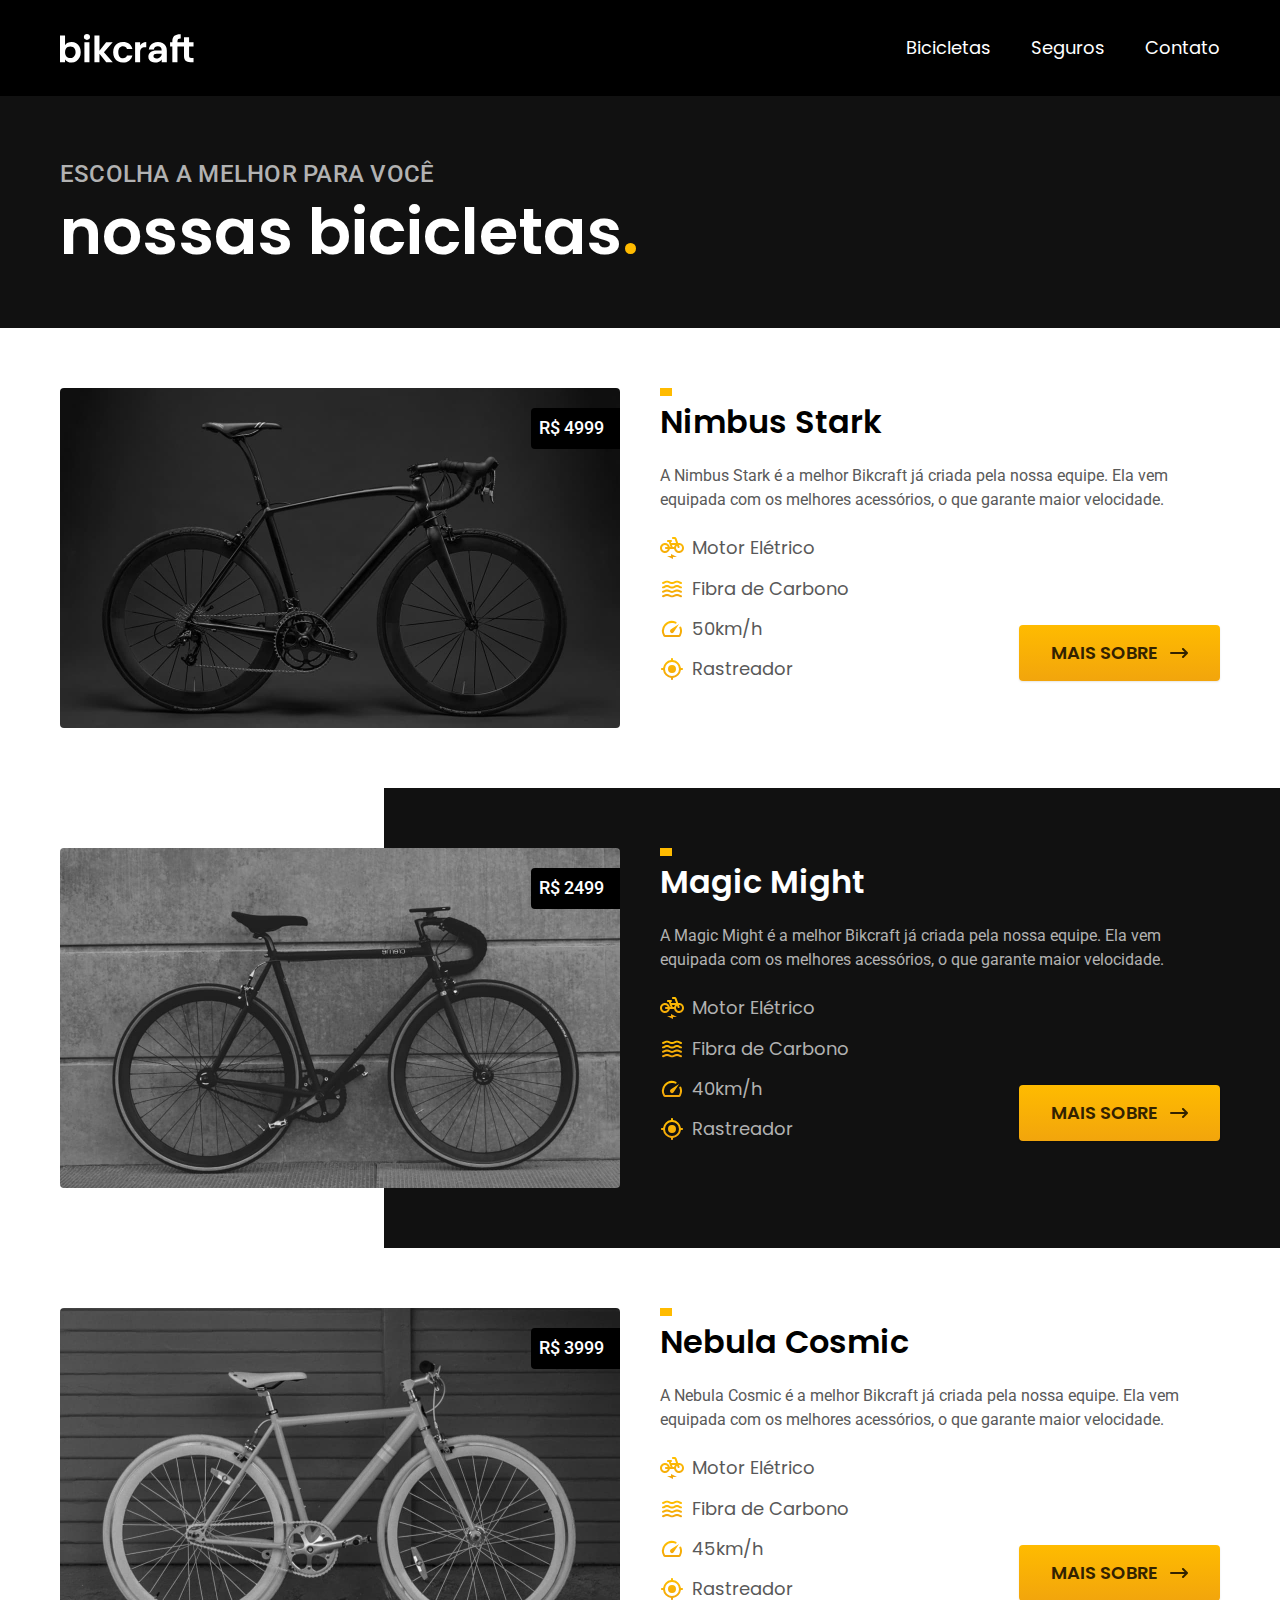
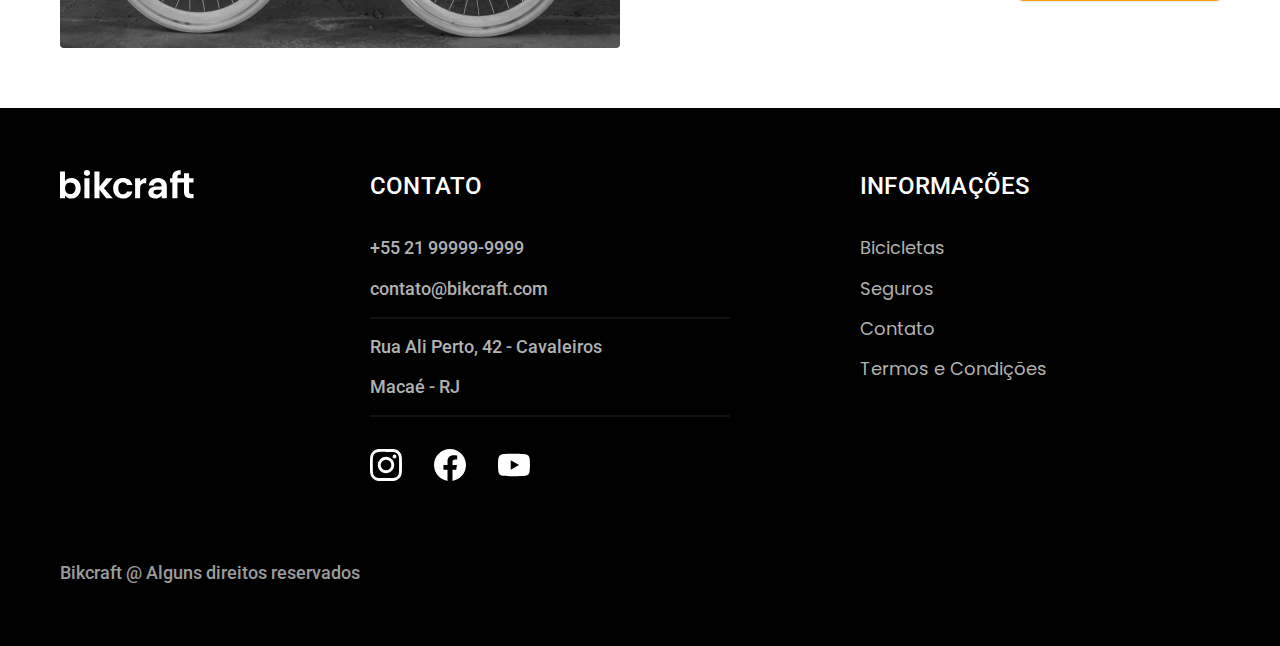
==== bicicletas.html @ 02399da0 "termos e bicicletas" ====
<!DOCTYPE html>
<html lang="pt-br">
<head>
  <meta charset="UTF-8">
  <meta name="viewport" content="width=device-width, initial-scale=1.0">
  <meta name="description" content="Termos e Condições
  ">
  <title>Termos e Condições | Bikcraft</title>
  <link rel="stylesheet" href="./css/style.css">
  <link rel="preconnect" href="https://fonts.googleapis.com">
<link rel="preconnect" href="https://fonts.gstatic.com" crossorigin>
<link href="https://fonts.googleapis.com/css2?family=Roboto:ital,wght@0,100;0,300;0,400;0,500;0,700;0,900;1,100;1,300;1,400;1,500;1,700;1,900&display=swap" rel="stylesheet">
<link href="https://fonts.googleapis.com/css2?family=Poppins:ital,wght@0,100;0,200;0,300;0,400;0,500;0,600;0,700;0,800;0,900;1,100;1,200;1,300;1,400;1,500;1,600;1,700;1,800;1,900&display=swap" rel="stylesheet">
<link href="https://fonts.googleapis.com/css2?family=Merriweather:ital,wght@1,900&display=swap" rel="stylesheet">
</head>

<body id="bicicletas">
  <header class="header-bg">
    <div class="header container">
      <a href="./">
        <img src="./img/bikcraft.svg" alt="Bikcraft">
      </a>

    <nav aria-label="primaria">
      <ul class="header-menu font-1-m cor-branco">
        <li><a href="./bicicletas.html">Bicicletas</a></li>
        <li><a href="./seguros.html">Seguros</a></li>
        <li><a href="./contato.html">Contato</a></li>
      </ul>
    </nav>
  </div>
  </header>

  <main>
    <div class="titulo-bg">
      <div class="titulo container">
        <p class="font-2-l-b cor-5">Escolha a melhor para você</p>
        <h1 class="font-1-xxl cor-0">nossas bicicletas<span class="cor-p1">.</span></h1>
      </div>
    </div>

      <div class="bicicletas container">
        <div class="bicicletas-imagem">
          <img src="./img/bicicletas/nimbus.jpg" alt="Bicicleta Preta">
          <span class="font-2-m cor-0">R$ 4999</span>
        </div>
        <div class="bicicletas-conteudo">
          <h2 class="font-1-xl">Nimbus Stark</h2>
          <p class="font-2-s cor-8">A Nimbus Stark é a melhor Bikcraft já criada pela nossa equipe. Ela vem equipada com os melhores acessórios, o que garante maior velocidade.
          </p>
          <ul class="font-1-m cor-8">
            <li>
              <img src="./img/icones/eletrica.svg" alt="">
              Motor Elétrico
            </li>
            <li>
              <img src="./img/icones/carbono.svg" alt="">
              Fibra de Carbono
            </li>
            <li>
              <img src="./img/icones/velocidade.svg" alt="">
              50km/h
            </li>
            <li>
              <img src="./img/icones/rastreador.svg" alt="">
              Rastreador
            </li>
          </ul>
          <a class="botao seta" href="./bicicletas/nimbus.html">Mais Sobre</a>
        </div>
      </div>

    <div class="bicicletas-bg">
      <div class="bicicletas container">
        <div class="bicicletas-imagem">
          <img src="./img/bicicletas/magic.jpg" alt="Bicicleta Preta">
          <span class="font-2-m cor-0">R$ 2499</span>
        </div>
        <div class="bicicletas-conteudo">
          <h2 class="font-1-xl cor-0">Magic Might</h2>
          <p class="font-2-s cor-5">A Magic Might é a melhor Bikcraft já criada pela nossa equipe. Ela vem equipada com os melhores acessórios, o que garante maior velocidade.
          </p>
          <ul class="font-1-m cor-5">
            <li>
              <img src="./img/icones/eletrica.svg" alt="">
              Motor Elétrico
            </li>
            <li>
              <img src="./img/icones/carbono.svg" alt="">
              Fibra de Carbono
            </li>
            <li>
              <img src="./img/icones/velocidade.svg" alt="">
              40km/h
            </li>
            <li>
              <img src="./img/icones/rastreador.svg" alt="">
              Rastreador
            </li>
          </ul>
          <a class="botao seta" href="./bicicletas/magic.html">Mais Sobre</a>
        </div>
      </div>
    </div>

      <div class="bicicletas container">
        <div class="bicicletas-imagem">
          <img src="./img/bicicletas/nebula.jpg" alt="Bicicleta Preta">
          <span class="font-2-m cor-0">R$ 3999</span>
        </div>
        <div class="bicicletas-conteudo">
          <h2 class="font-1-xl">Nebula Cosmic</h2>
          <p class="font-2-s cor-8">A Nebula Cosmic é a melhor Bikcraft já criada pela nossa equipe. Ela vem equipada com os melhores acessórios, o que garante maior velocidade.
          </p>
          <ul class="font-1-m cor-8">
            <li>
              <img src="./img/icones/eletrica.svg" alt="">
              Motor Elétrico
            </li>
            <li>
              <img src="./img/icones/carbono.svg" alt="">
              Fibra de Carbono
            </li>
            <li>
              <img src="./img/icones/velocidade.svg" alt="">
              45km/h
            </li>
            <li>
              <img src="./img/icones/rastreador.svg" alt="">
              Rastreador
            </li>
          </ul>
          <a class="botao seta" href="./bicicletas/nebula.html">Mais Sobre</a>
        </div>
      </div>
    
  </main>

  <footer class="footer-bg">
    <div class="footer container">
      <img src="./img/bikcraft.svg" alt="Bikcraft">
      <div class="footer-contato">
        <h3 class="font-2-l-b cor-0">Contato</h3>
        <ul class="font-2-m cor-5">
          <li><a href="tel:+5521999999999">+55 21 99999-9999</a></li>
          <li><a href="mailto:contato@bikcraft.com">contato@bikcraft.com</a></li>
          <li>Rua Ali Perto, 42 - Cavaleiros</a></li>
          <li>Macaé - RJ</li>
        </ul>
        <div class="footer-redes">
          <a href="./">
            <img src="./img/redes/instagram.svg" alt="Instagram">
          </a>
          <a href="./">
            <img src="./img/redes/facebook.svg" alt="Facebook">
          </a>
          <a href="./">
            <img src="./img/redes/youtube.svg" alt="  youtube">
          </a>
        </div>
      </div>
      <div class="footer-informacoes">
        <h3 class="font-2-l-b cor-0">Informações</h3>
        <nav>
          <ul class="font-1-m cor-5">
            <li><a href="./bicicletas.html">Bicicletas</a></li>
            <li><a href="./seguros.html">Seguros</a></li>
            <li><a href="./contato.html">Contato</a></li>
            <li><a href="./termos.html">Termos e Condições</a></li>
          </ul>
        </nav>
      </div>
      <p class="footer-copy font-2-m cor-6">Bikcraft @ Alguns direitos reservados</p>
    </div>
  </footer>
</body>
</html>
---- css/style.css ----
@import "./global/global.css";
@import "./utilidades/tipografia.css";
@import "./utilidades/cores.css";

@import "./global/header.css";
@import "./global/footer.css";

/*Utilitários*/
@import "./utilidades/componentes.css";

/*Home*/
@import "./home/introducao.css";
@import "./home/tecnologia.css";
@import "./home/parceiros.css";
@import "./home/depoimento.css";

/*Bicicletas*/
@import "./bicicletas/bicicletas-lista.css";
@import "./bicicletas/bicicletas.css";

/*Seguros*/
@import "./seguros/seguros.css";

/*Termos*/
@import "./termos/termos.css";
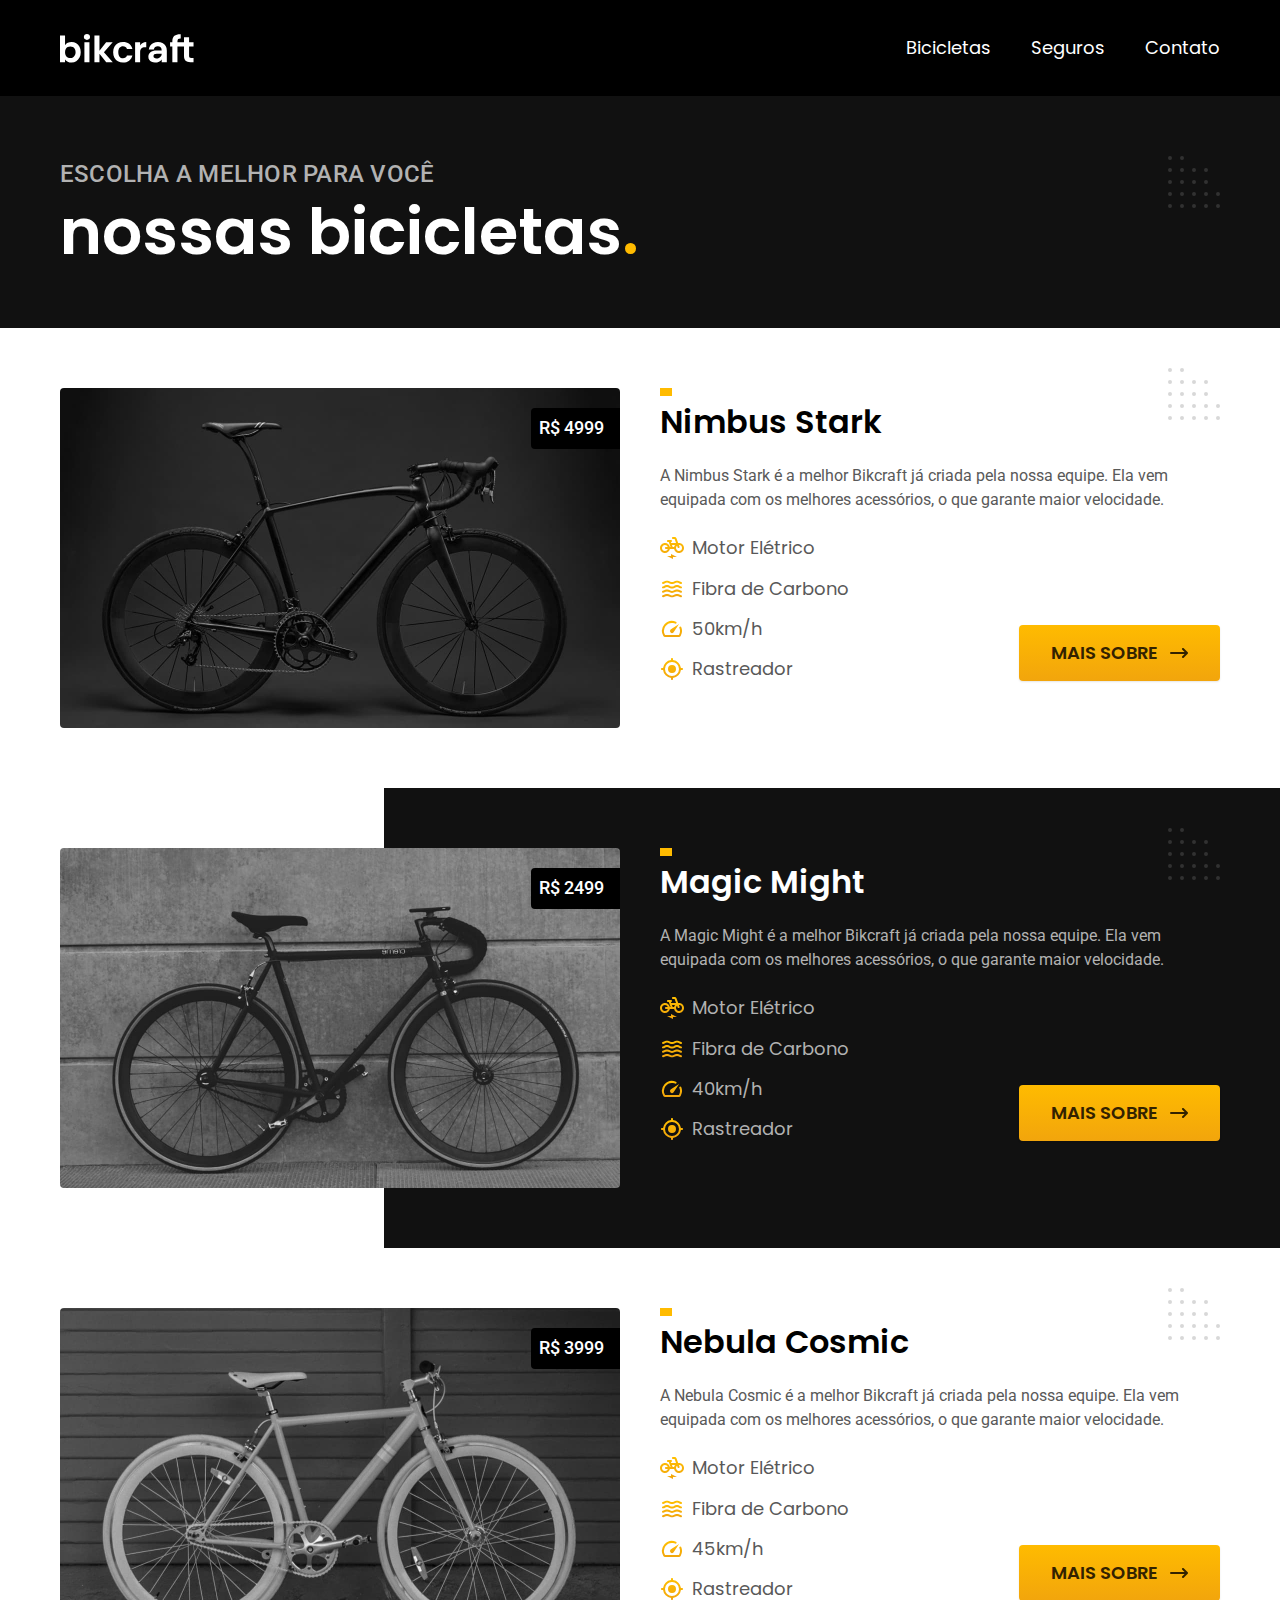
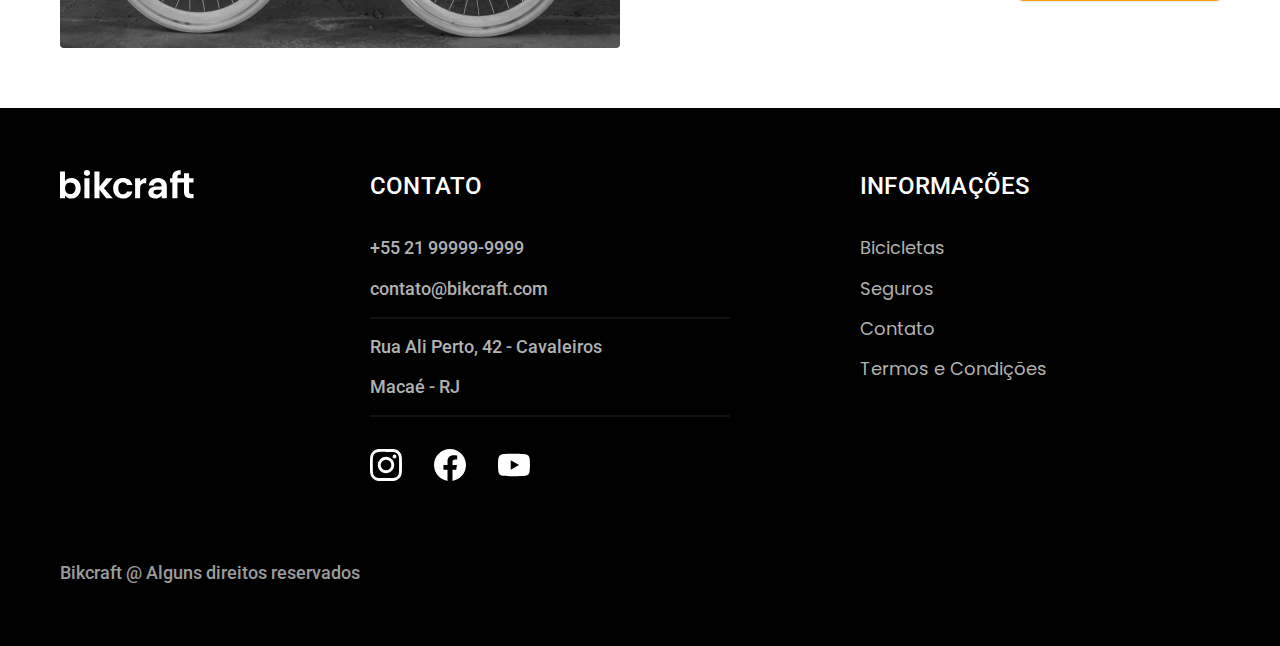
==== commit 339dafc0: "orcamento e html e css pronto" ====
--- a/bicicletas.html
+++ b/bicicletas.html
@@ -1,17 +1,18 @@
 <!DOCTYPE html>
 <html lang="pt-br">
+
 <head>
   <meta charset="UTF-8">
   <meta name="viewport" content="width=device-width, initial-scale=1.0">
-  <meta name="description" content="Termos e Condições
-  ">
-  <title>Termos e Condições | Bikcraft</title>
+  <meta name="description" content="Bicicletas">
+  <title>Bicicletas | Bikcraft</title>
+  <link rel="preload" href="./css/style.css" as="style">
   <link rel="stylesheet" href="./css/style.css">
   <link rel="preconnect" href="https://fonts.googleapis.com">
-<link rel="preconnect" href="https://fonts.gstatic.com" crossorigin>
-<link href="https://fonts.googleapis.com/css2?family=Roboto:ital,wght@0,100;0,300;0,400;0,500;0,700;0,900;1,100;1,300;1,400;1,500;1,700;1,900&display=swap" rel="stylesheet">
-<link href="https://fonts.googleapis.com/css2?family=Poppins:ital,wght@0,100;0,200;0,300;0,400;0,500;0,600;0,700;0,800;0,900;1,100;1,200;1,300;1,400;1,500;1,600;1,700;1,800;1,900&display=swap" rel="stylesheet">
-<link href="https://fonts.googleapis.com/css2?family=Merriweather:ital,wght@1,900&display=swap" rel="stylesheet">
+  <link rel="preconnect" href="https://fonts.gstatic.com" crossorigin>
+  <link href="https://fonts.googleapis.com/css2?family=Roboto:ital,wght@0,100;0,300;0,400;0,500;0,700;0,900;1,100;1,300;1,400;1,500;1,700;1,900&display=swap" rel="stylesheet">
+  <link href="https://fonts.googleapis.com/css2?family=Poppins:ital,wght@0,100;0,200;0,300;0,400;0,500;0,600;0,700;0,800;0,900;1,100;1,200;1,300;1,400;1,500;1,600;1,700;1,800;1,900&display=swap" rel="stylesheet">
+  <link href="https://fonts.googleapis.com/css2?family=Merriweather:ital,wght@1,900&display=swap" rel="stylesheet">
 </head>
 
 <body id="bicicletas">
@@ -21,14 +22,14 @@
         <img src="./img/bikcraft.svg" alt="Bikcraft">
       </a>
 
-    <nav aria-label="primaria">
-      <ul class="header-menu font-1-m cor-branco">
-        <li><a href="./bicicletas.html">Bicicletas</a></li>
-        <li><a href="./seguros.html">Seguros</a></li>
-        <li><a href="./contato.html">Contato</a></li>
-      </ul>
-    </nav>
-  </div>
+      <nav aria-label="primaria">
+        <ul class="header-menu font-1-m cor-branco">
+          <li><a href="./bicicletas.html">Bicicletas</a></li>
+          <li><a href="./seguros.html">Seguros</a></li>
+          <li><a href="./contato.html">Contato</a></li>
+        </ul>
+      </nav>
+    </div>
   </header>
 
   <main>
@@ -39,36 +40,36 @@
       </div>
     </div>
 
-      <div class="bicicletas container">
-        <div class="bicicletas-imagem">
-          <img src="./img/bicicletas/nimbus.jpg" alt="Bicicleta Preta">
-          <span class="font-2-m cor-0">R$ 4999</span>
-        </div>
-        <div class="bicicletas-conteudo">
-          <h2 class="font-1-xl">Nimbus Stark</h2>
-          <p class="font-2-s cor-8">A Nimbus Stark é a melhor Bikcraft já criada pela nossa equipe. Ela vem equipada com os melhores acessórios, o que garante maior velocidade.
-          </p>
-          <ul class="font-1-m cor-8">
-            <li>
-              <img src="./img/icones/eletrica.svg" alt="">
-              Motor Elétrico
-            </li>
-            <li>
-              <img src="./img/icones/carbono.svg" alt="">
-              Fibra de Carbono
-            </li>
-            <li>
-              <img src="./img/icones/velocidade.svg" alt="">
-              50km/h
-            </li>
-            <li>
-              <img src="./img/icones/rastreador.svg" alt="">
-              Rastreador
-            </li>
-          </ul>
-          <a class="botao seta" href="./bicicletas/nimbus.html">Mais Sobre</a>
-        </div>
+    <div class="bicicletas container">
+      <div class="bicicletas-imagem">
+        <img src="./img/bicicletas/nimbus.jpg" alt="Bicicleta Preta">
+        <span class="font-2-m cor-0">R$ 4999</span>
       </div>
+      <div class="bicicletas-conteudo">
+        <h2 class="font-1-xl">Nimbus Stark</h2>
+        <p class="font-2-s cor-8">A Nimbus Stark é a melhor Bikcraft já criada pela nossa equipe. Ela vem equipada com os melhores acessórios, o que garante maior velocidade.
+        </p>
+        <ul class="font-1-m cor-8">
+          <li>
+            <img src="./img/icones/eletrica.svg" alt="">
+            Motor Elétrico
+          </li>
+          <li>
+            <img src="./img/icones/carbono.svg" alt="">
+            Fibra de Carbono
+          </li>
+          <li>
+            <img src="./img/icones/velocidade.svg" alt="">
+            50km/h
+          </li>
+          <li>
+            <img src="./img/icones/rastreador.svg" alt="">
+            Rastreador
+          </li>
+        </ul>
+        <a class="botao seta" href="./bicicletas/nimbus.html">Mais Sobre</a>
+      </div>
+    </div>
 
     <div class="bicicletas-bg">
       <div class="bicicletas container">
@@ -103,37 +104,37 @@
       </div>
     </div>
 
-      <div class="bicicletas container">
-        <div class="bicicletas-imagem">
-          <img src="./img/bicicletas/nebula.jpg" alt="Bicicleta Preta">
-          <span class="font-2-m cor-0">R$ 3999</span>
-        </div>
-        <div class="bicicletas-conteudo">
-          <h2 class="font-1-xl">Nebula Cosmic</h2>
-          <p class="font-2-s cor-8">A Nebula Cosmic é a melhor Bikcraft já criada pela nossa equipe. Ela vem equipada com os melhores acessórios, o que garante maior velocidade.
-          </p>
-          <ul class="font-1-m cor-8">
-            <li>
-              <img src="./img/icones/eletrica.svg" alt="">
-              Motor Elétrico
-            </li>
-            <li>
-              <img src="./img/icones/carbono.svg" alt="">
-              Fibra de Carbono
-            </li>
-            <li>
-              <img src="./img/icones/velocidade.svg" alt="">
-              45km/h
-            </li>
-            <li>
-              <img src="./img/icones/rastreador.svg" alt="">
-              Rastreador
-            </li>
-          </ul>
-          <a class="botao seta" href="./bicicletas/nebula.html">Mais Sobre</a>
-        </div>
+    <div class="bicicletas container">
+      <div class="bicicletas-imagem">
+        <img src="./img/bicicletas/nebula.jpg" alt="Bicicleta Preta">
+        <span class="font-2-m cor-0">R$ 3999</span>
       </div>
-    
+      <div class="bicicletas-conteudo">
+        <h2 class="font-1-xl">Nebula Cosmic</h2>
+        <p class="font-2-s cor-8">A Nebula Cosmic é a melhor Bikcraft já criada pela nossa equipe. Ela vem equipada com os melhores acessórios, o que garante maior velocidade.
+        </p>
+        <ul class="font-1-m cor-8">
+          <li>
+            <img src="./img/icones/eletrica.svg" alt="">
+            Motor Elétrico
+          </li>
+          <li>
+            <img src="./img/icones/carbono.svg" alt="">
+            Fibra de Carbono
+          </li>
+          <li>
+            <img src="./img/icones/velocidade.svg" alt="">
+            45km/h
+          </li>
+          <li>
+            <img src="./img/icones/rastreador.svg" alt="">
+            Rastreador
+          </li>
+        </ul>
+        <a class="botao seta" href="./bicicletas/nebula.html">Mais Sobre</a>
+      </div>
+    </div>
+
   </main>
 
   <footer class="footer-bg">
@@ -174,4 +175,5 @@
     </div>
   </footer>
 </body>
+
 </html>--- a/css/style.css
+++ b/css/style.css
@@ -7,6 +7,7 @@
 
 /*Utilitários*/
 @import "./utilidades/componentes.css";
+@import "./utilidades/formulario.css";
 
 /*Home*/
 @import "./home/introducao.css";
@@ -18,8 +19,21 @@
 @import "./bicicletas/bicicletas-lista.css";
 @import "./bicicletas/bicicletas.css";
 
+/*Bicicleta*/
+@import "./bicicleta/bicicleta.css";
+@import "./bicicleta/seguro.css";
+
 /*Seguros*/
 @import "./seguros/seguros.css";
+@import "./seguros/vantagens.css";
+@import "./seguros/perguntas.css";
+
+/*Contato*/
+@import "./contato/contato.css";
+@import "./contato/lojas.css";
 
 /*Termos*/
-@import "./termos/termos.css";+@import "./termos/termos.css";
+
+/*Orçamento*/
+@import "./orcamento/orcamento.css";--- a/css/style.css
+++ b/css/style.css
@@ -7,6 +7,7 @@
 
 /*Utilitários*/
 @import "./utilidades/componentes.css";
+@import "./utilidades/formulario.css";
 
 /*Home*/
 @import "./home/introducao.css";
@@ -18,8 +19,21 @@
 @import "./bicicletas/bicicletas-lista.css";
 @import "./bicicletas/bicicletas.css";
 
+/*Bicicleta*/
+@import "./bicicleta/bicicleta.css";
+@import "./bicicleta/seguro.css";
+
 /*Seguros*/
 @import "./seguros/seguros.css";
+@import "./seguros/vantagens.css";
+@import "./seguros/perguntas.css";
+
+/*Contato*/
+@import "./contato/contato.css";
+@import "./contato/lojas.css";
 
 /*Termos*/
-@import "./termos/termos.css";+@import "./termos/termos.css";
+
+/*Orçamento*/
+@import "./orcamento/orcamento.css";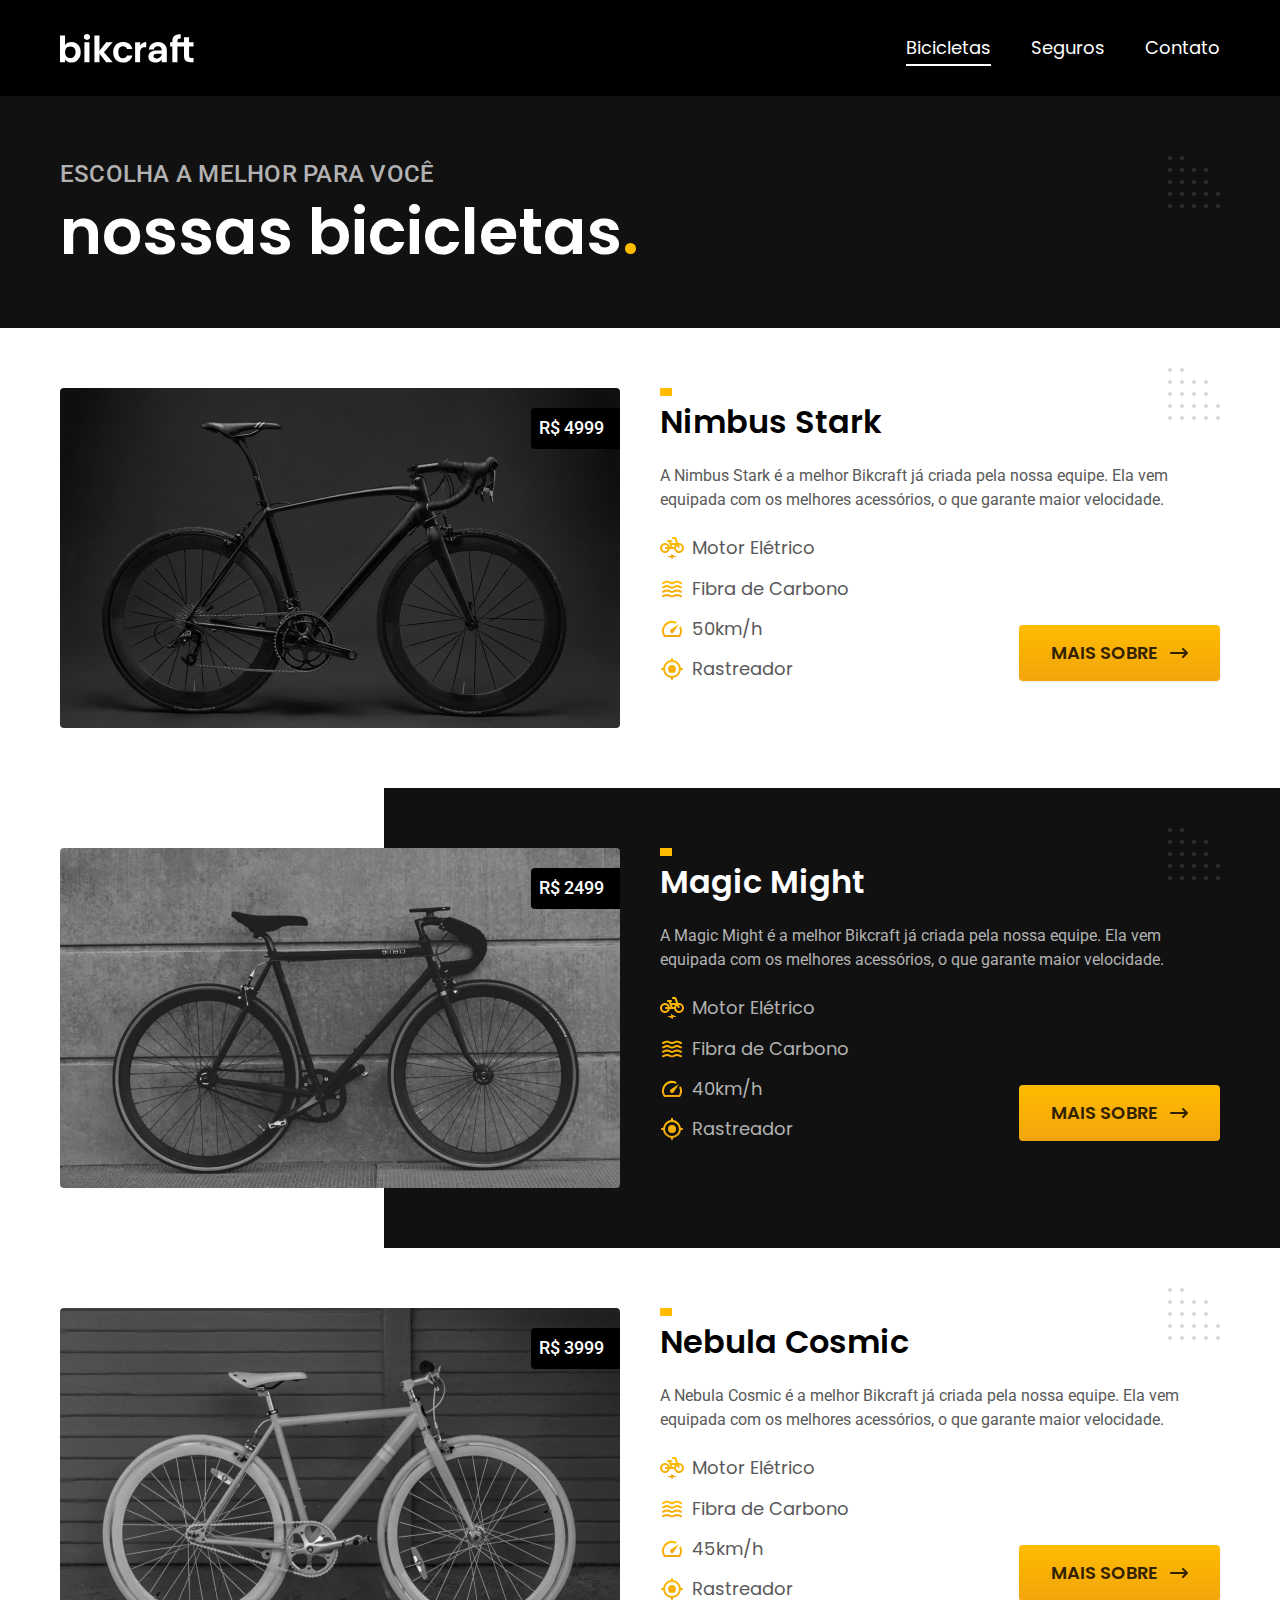
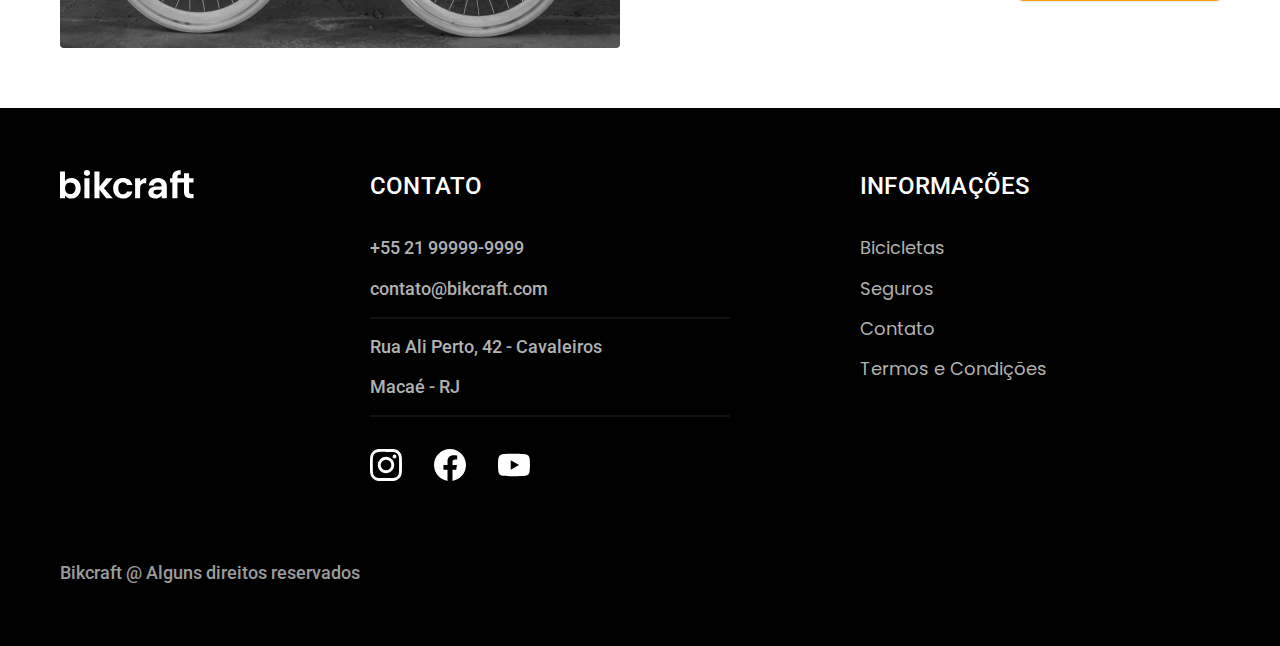
==== commit 3df8fd5f: "inicio js" ====
--- a/bicicletas.html
+++ b/bicicletas.html
@@ -174,6 +174,7 @@
       <p class="footer-copy font-2-m cor-6">Bikcraft @ Alguns direitos reservados</p>
     </div>
   </footer>
+  <script src="./js/script.js"></script>
 </body>
 
 </html>